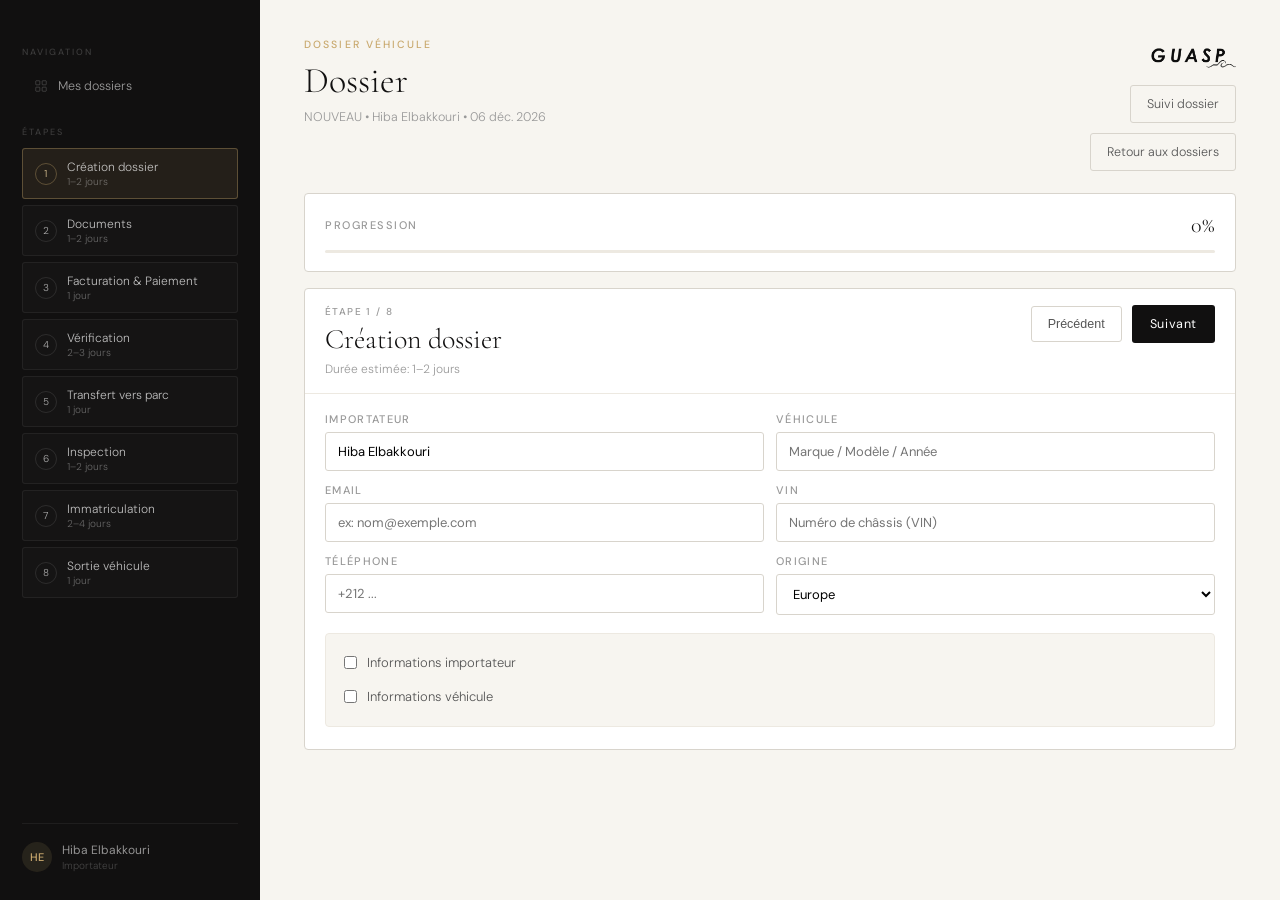
==== dossier.html @ ef58ad45 "First UI" ====
<!DOCTYPE html>
<html lang="fr">
  <head>
    <meta charset="UTF-8" />
    <meta name="viewport" content="width=device-width, initial-scale=1.0" />
    <title>GUASP — Dossier</title>
    <link
      href="https://fonts.googleapis.com/css2?family=Cormorant+Garamond:ital,wght@0,300;0,400;1,300&family=DM+Sans:wght@300;400;500&display=swap"
      rel="stylesheet"
    />
    <link rel="stylesheet" href="./assets/css/dossier.css" />
  </head>
  <body>
    <div class="shell">
      <aside class="sidebar">
        <div class="sb-section">Navigation</div>
        <a class="sb-item" href="./dashboard.html">
          <svg viewBox="0 0 24 24">
            <rect x="3" y="3" width="7" height="7" rx="1" />
            <rect x="14" y="3" width="7" height="7" rx="1" />
            <rect x="3" y="14" width="7" height="7" rx="1" />
            <rect x="14" y="14" width="7" height="7" rx="1" />
          </svg>
          <span>Mes dossiers</span>
        </a>

        <div class="sb-section">Étapes</div>
        <div class="step-nav" id="step-nav"></div>

        <div class="sb-bottom">
          <div class="sb-user">
            <div class="sb-avatar" id="sb-avatar">HE</div>
            <div>
              <div class="sb-uname" id="sb-uname">Hiba Elbakkouri</div>
              <div class="sb-urole">Importateur</div>
            </div>
          </div>
        </div>
      </aside>

      <main class="main">
        <div class="topbar">
          <div>
            <div class="eyebrow">Dossier véhicule</div>
            <div class="page-title" id="veh-title">—</div>
            <div class="subline" id="veh-sub">—</div>
          </div>
          <div class="top-actions">
            <img class="top-logo" src="./assets/images/Logo.png" alt="Logo GUASP" />
            <a class="btn-ghost" id="btn-suivi" href="./suivi.html">Suivi dossier</a>
            <a class="btn-ghost" href="./dashboard.html">Retour aux dossiers</a>
          </div>
        </div>

        <div class="progress-wrap">
          <div class="prog-header">
            <div class="prog-label">Progression</div>
            <div class="prog-pct" id="prog-pct">0%</div>
          </div>
          <div class="prog-bar">
            <div class="prog-fill" id="prog-fill" style="width: 0%"></div>
          </div>
        </div>

        <section class="card">
          <div class="card-h">
            <div>
              <div class="card-kicker" id="step-kicker">Étape 1</div>
              <div class="card-title" id="step-title">—</div>
              <div class="card-sub" id="step-dur">—</div>
            </div>
            <div class="card-actions">
              <button class="btn-ghost" type="button" id="btn-prev">Précédent</button>
              <button class="btn-primary" type="button" id="btn-next">Suivant</button>
            </div>
          </div>

          <div class="card-b" id="step-body"></div>
        </section>
      </main>
    </div>

    <script src="./assets/js/dossier.js"></script>
  </body>
</html>
---- assets/css/dossier.css ----
/* ── Reset ── */
*, *::before, *::after { box-sizing: border-box; margin: 0; padding: 0; }

:root {
  --black:   #111010;
  --black2:  #1E1E1E;
  --gold:    #C9A96E;
  --gold-l:  #E2C99A;
  --gold-xl: #F5ECD8;
  --cream:   #F7F5F0;
  --cream2:  #EDE9E1;
  --cream3:  #D8D4CC;
  --text2:   #555;
  --text3:   #999;
}

html, body {
  height: 100%;
  background: var(--cream);
  color: var(--black);
  font-family: 'DM Sans', sans-serif;
  font-weight: 300;
  -webkit-font-smoothing: antialiased;
}

svg { width: 14px; height: 14px; stroke: currentColor; stroke-width: 1.4; fill: none; }

.shell { display: grid; grid-template-columns: 260px 1fr; min-height: 100vh; }

/* Sidebar */
.sidebar {
  background: var(--black);
  padding: 28px 22px;
  display: flex;
  flex-direction: column;
  position: sticky;
  top: 0;
  height: 100vh;
  overflow-y: auto;
}
.sb-section {
  font-size: 9px; font-weight: 500;
  letter-spacing: 0.22em; text-transform: uppercase;
  color: rgba(255,255,255,0.18);
  margin: 18px 0 10px;
}
.sb-item {
  display: flex; align-items: center; gap: 10px;
  padding: 10px 12px;
  border-radius: 3px;
  cursor: pointer;
  transition: background .15s;
  text-decoration: none;
  margin-bottom: 4px;
}
.sb-item:hover { background: rgba(255,255,255,0.04); }
.sb-item svg { stroke: rgba(255,255,255,0.22); }
.sb-item span { font-size: 12.5px; color: rgba(255,255,255,0.58); }

.step-nav { display: flex; flex-direction: column; gap: 6px; }
.sn {
  display: flex;
  align-items: center;
  justify-content: space-between;
  gap: 10px;
  padding: 10px 12px;
  border-radius: 3px;
  border: 1px solid rgba(255,255,255,0.06);
  background: rgba(255,255,255,0.02);
  cursor: pointer;
  transition: background .15s, border-color .15s;
}
.sn:hover { background: rgba(255,255,255,0.04); }
.sn.on { border-color: rgba(201,169,110,0.35); background: rgba(201,169,110,0.10); }
.sn-left { display: flex; gap: 10px; align-items: center; }
.sn-num {
  width: 22px; height: 22px;
  border-radius: 50%;
  display: flex; align-items: center; justify-content: center;
  font-size: 10px; letter-spacing: 0.08em;
  color: rgba(255,255,255,0.65);
  border: 1px solid rgba(255,255,255,0.10);
}
.sn.on .sn-num { color: var(--gold-l); border-color: rgba(201,169,110,0.35); }
.sn-name { font-size: 12px; color: rgba(255,255,255,0.72); }
.sn-tag { font-size: 10px; color: rgba(255,255,255,0.35); }

.sb-bottom { margin-top: auto; padding-top: 18px; border-top: 1px solid rgba(255,255,255,0.06); }
.sb-user { display: flex; align-items: center; gap: 10px; }
.sb-avatar {
  width: 30px; height: 30px; border-radius: 50%;
  background: rgba(201,169,110,0.12);
  display: flex; align-items: center; justify-content: center;
  font-size: 11px; font-weight: 500;
  color: var(--gold);
}
.sb-uname { font-size: 12px; font-weight: 400; color: rgba(255,255,255,0.55); }
.sb-urole { font-size: 10px; color: rgba(255,255,255,0.22); margin-top: 1px; }

/* Main */
.main { padding: 38px 44px 60px; }
.topbar { display: flex; align-items: flex-start; justify-content: space-between; gap: 18px; margin-bottom: 22px; }
.eyebrow { font-size: 10.5px; font-weight: 500; letter-spacing: 0.2em; text-transform: uppercase; color: var(--gold); margin-bottom: 10px; }
.page-title { font-family: 'Cormorant Garamond', serif; font-size: 36px; font-weight: 300; line-height: 1.1; }
.subline { font-size: 12.5px; color: var(--text3); margin-top: 6px; line-height: 1.6; }
.top-actions{display:flex;flex-direction:column;align-items:flex-end;gap:10px;margin-top:2px}
.top-logo{width:86px;height:auto;opacity:0.95}

.btn-primary {
  display: inline-flex; align-items: center; justify-content: center;
  padding: 11px 18px;
  background: var(--black);
  color: #fff;
  border: none;
  border-radius: 3px;
  font-size: 12.5px; font-weight: 400;
  letter-spacing: 0.05em;
  font-family: 'DM Sans', sans-serif;
  cursor: pointer;
  transition: opacity .15s, transform .1s;
  white-space: nowrap;
}
.btn-primary:hover { opacity: .86; transform: translateY(-1px); }
.btn-primary:active { transform: translateY(0); }

.btn-ghost{
  display:inline-flex;align-items:center;justify-content:center;
  padding:10px 16px;
  border:1px solid var(--cream3);
  border-radius:3px;
  background:transparent;
  color:var(--text2);
  text-decoration:none;
  font-size:12.5px;
  cursor:pointer;
  transition:all .15s;
}
.btn-ghost:hover{border-color:var(--black);color:var(--black)}

/* Progress */
.progress-wrap { background:#fff; border:1px solid var(--cream3); border-radius:4px; padding:18px 20px; margin-bottom:16px; }
.prog-header { display:flex; align-items:center; justify-content:space-between; margin-bottom:12px; }
.prog-label { font-size: 11px; font-weight: 500; letter-spacing: 0.14em; text-transform: uppercase; color: var(--text3); }
.prog-pct { font-family: 'Cormorant Garamond', serif; font-size: 22px; font-weight: 300; color: var(--black); }
.prog-bar { height:3px; background: var(--cream2); border-radius:2px; overflow:hidden; }
.prog-fill { height:100%; background: var(--gold); border-radius:2px; transition: width .7s cubic-bezier(.4,0,.2,1); }

/* Card */
.card { background:#fff; border:1px solid var(--cream3); border-radius:4px; overflow:hidden; }
.card-h { padding:16px 20px; border-bottom:1px solid var(--cream2); display:flex; align-items:flex-start; justify-content:space-between; gap:16px; }
.card-kicker { font-size: 10px; font-weight: 500; letter-spacing: 0.14em; text-transform: uppercase; color: var(--text3); margin-bottom: 6px; }
.card-title { font-family: 'Cormorant Garamond', serif; font-size: 28px; font-weight: 300; line-height:1.1; }
.card-sub { font-size: 12px; color: var(--text3); margin-top: 6px; }
.card-actions { display:flex; gap:10px; align-items:center; }
.card-b { padding: 18px 20px 22px; }

/* Fields */
.grid2 { display:grid; grid-template-columns: 1fr 1fr; gap: 12px; }
.field { display:flex; flex-direction:column; gap: 6px; margin-bottom: 12px; }
.field label { font-size: 11px; font-weight: 500; letter-spacing: 0.12em; text-transform: uppercase; color: var(--text3); }
.inp, .sel, .ta {
  width:100%;
  border:1px solid var(--cream3);
  background:#fff;
  border-radius:3px;
  padding:10px 12px;
  font-family:'DM Sans', sans-serif;
  font-size:13px;
  outline:none;
  transition:border-color .15s;
}
.ta{min-height:92px;resize:vertical}
.inp:focus, .sel:focus, .ta:focus{border-color:var(--black)}

.checklist{border:1px solid var(--cream2); background: var(--cream); border-radius:4px; padding:12px 12px; margin-top: 6px;}
.ck{display:flex;align-items:flex-start;gap:10px;padding:8px 6px;border-radius:4px}
.ck:hover{background:rgba(0,0,0,0.02)}
.ck input{margin-top:2px}
.ck span{font-size:13px;color:var(--text2);line-height:1.4}

.pay-box{
  margin-top: 10px;
  border:1px solid var(--cream2);
  background: var(--cream);
  border-radius:4px;
  padding:12px 12px;
}
.pay-ok{font-size:13px;color:#1f6d3a;line-height:1.5}
.pay-hint{font-size:13px;color:var(--text2);line-height:1.6}
.btn-paypage{
  display:inline-flex;align-items:center;justify-content:center;
  padding:10px 14px;
  margin-top:10px;
  border:1px solid var(--cream3);
  border-radius:3px;
  background:#fff;
  color:var(--black);
  text-decoration:none;
  font-size:12.5px;
  transition:all .15s;
}
.btn-paypage:hover{border-color:var(--black)}

@media (max-width: 980px){
  .shell{grid-template-columns:1fr}
  .sidebar{display:none}
  .main{padding:28px 20px}
  .grid2{grid-template-columns:1fr}
}
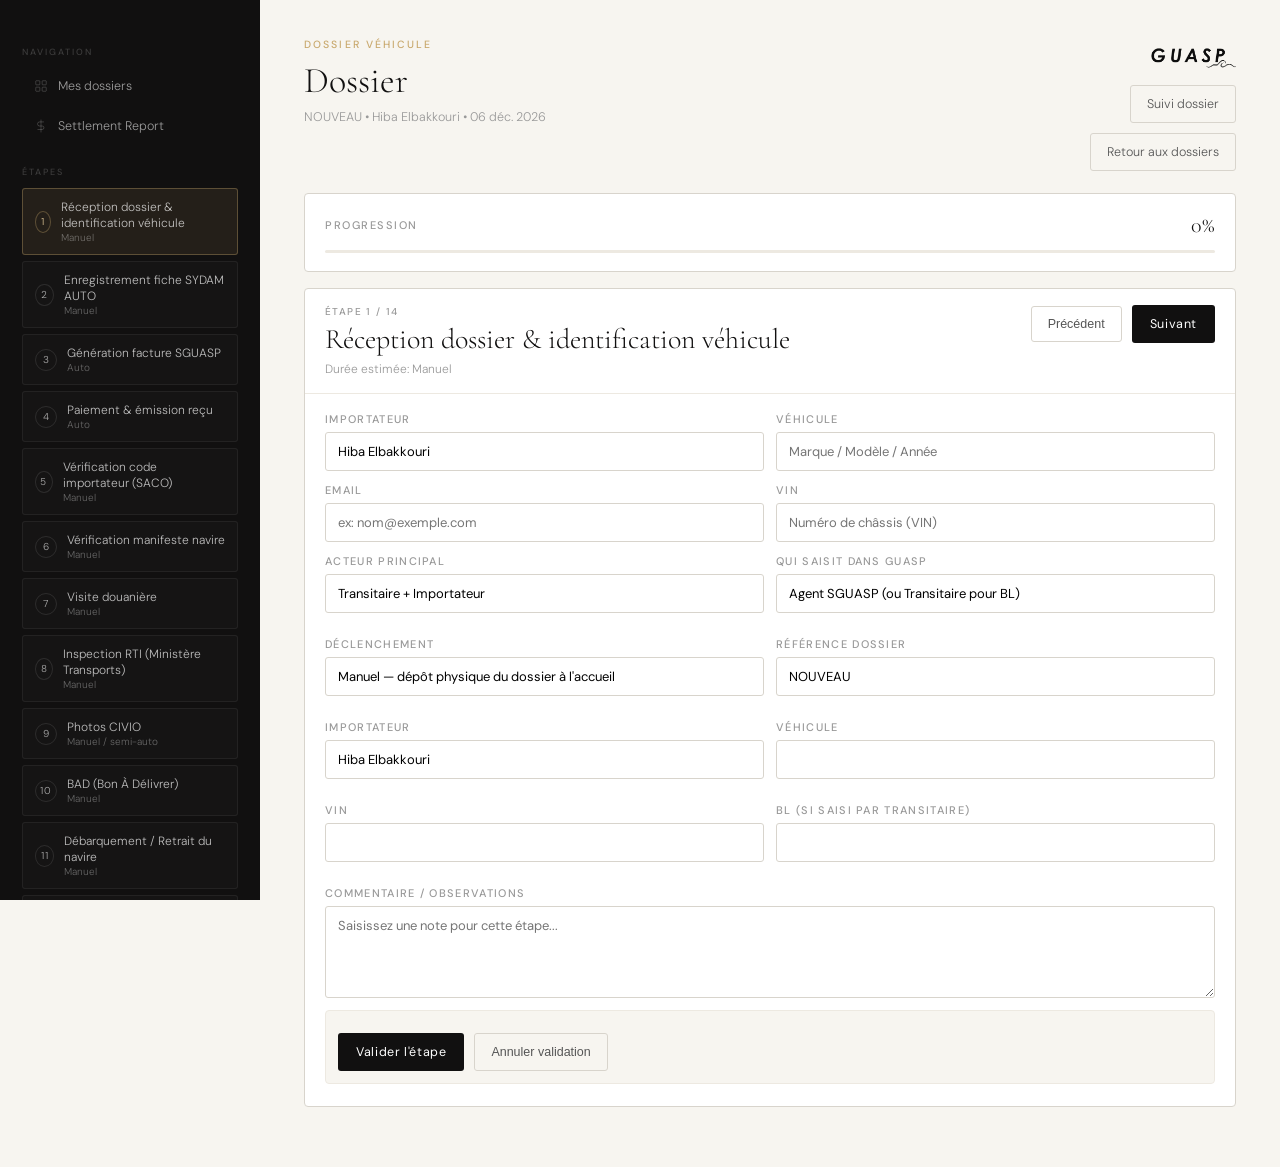
==== commit b9e9f973: "Modifications" ====
--- a/dossier.html
+++ b/dossier.html
@@ -22,6 +22,13 @@
             <rect x="14" y="14" width="7" height="7" rx="1" />
           </svg>
           <span>Mes dossiers</span>
+        </a>
+        <a class="sb-item" href="./settlement.html">
+          <svg viewBox="0 0 24 24">
+            <path d="M12 1v22" />
+            <path d="M17 5H9.5a3.5 3.5 0 100 7H14a3 3 0 110 6H6" />
+          </svg>
+          <span>Settlement Report</span>
         </a>
 
         <div class="sb-section">Étapes</div>
